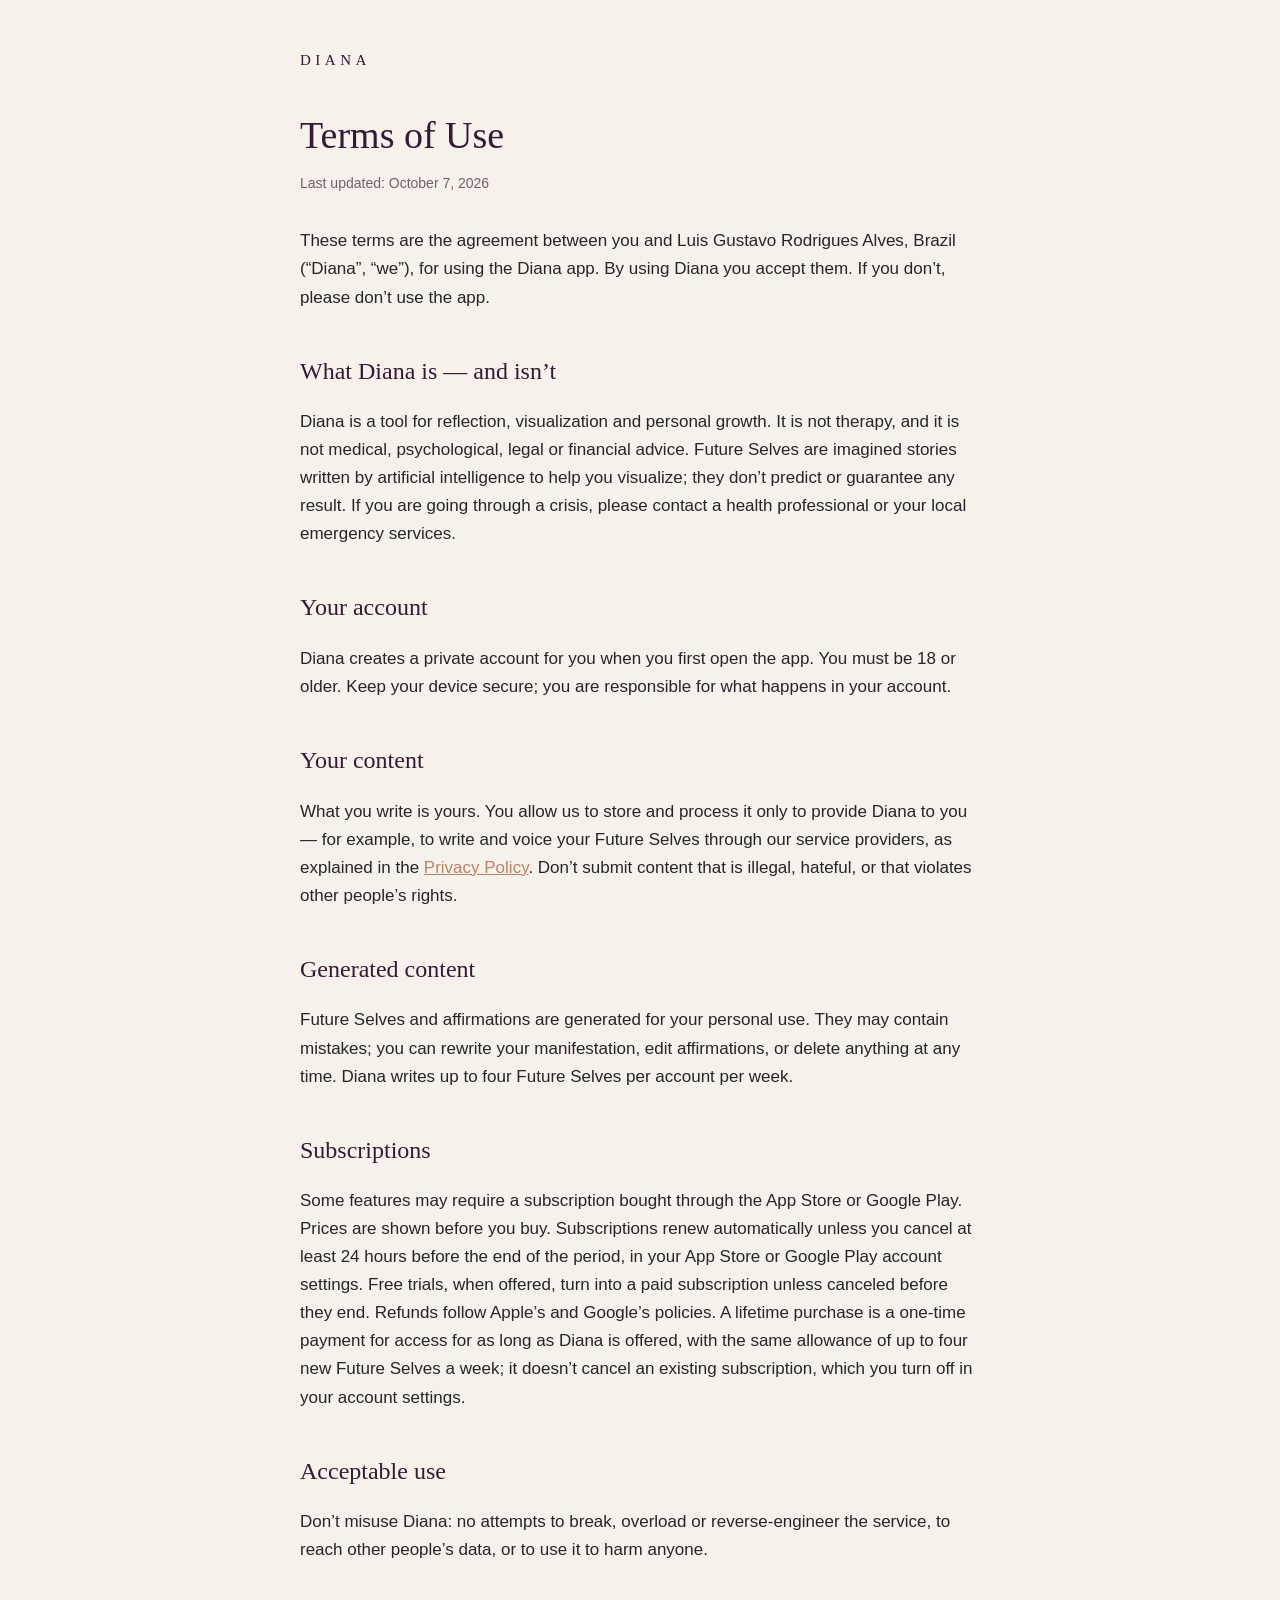
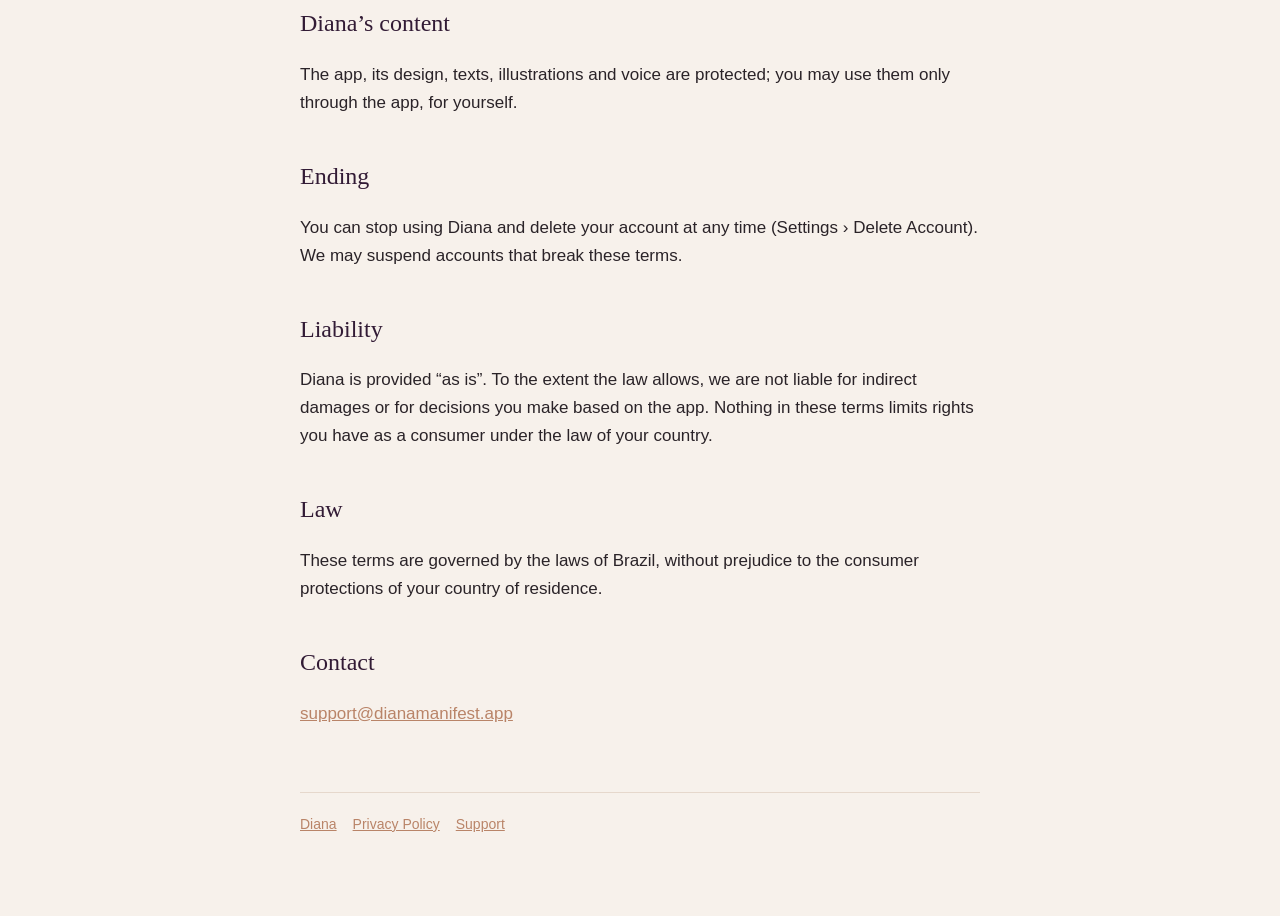
==== terms.html @ 8d6d5a90 "Diana site: home, privacy, terms, support" ====
<!doctype html>
<html lang="en">
<head>
<meta charset="utf-8">
<meta name="viewport" content="width=device-width, initial-scale=1">
<title>Terms of Use — Diana</title>
<link rel="stylesheet" href="style.css">
</head>
<body>
<main>
<header><a href="/">DIANA</a></header>
<h1>Terms of Use</h1>
<p class="updated">Last updated: October 7, 2026</p>

<p>These terms are the agreement between you and Luis Gustavo Rodrigues Alves, Brazil (“Diana”, “we”), for using the Diana app. By using Diana you accept them. If you don’t, please don’t use the app.</p>

<h2>What Diana is — and isn’t</h2>
<p>Diana is a tool for reflection, visualization and personal growth. It is not therapy, and it is not medical, psychological, legal or financial advice. Future Selves are imagined stories written by artificial intelligence to help you visualize; they don’t predict or guarantee any result. If you are going through a crisis, please contact a health professional or your local emergency services.</p>

<h2>Your account</h2>
<p>Diana creates a private account for you when you first open the app. You must be 18 or older. Keep your device secure; you are responsible for what happens in your account.</p>

<h2>Your content</h2>
<p>What you write is yours. You allow us to store and process it only to provide Diana to you — for example, to write and voice your Future Selves through our service providers, as explained in the <a href="privacy.html">Privacy Policy</a>. Don’t submit content that is illegal, hateful, or that violates other people’s rights.</p>

<h2>Generated content</h2>
<p>Future Selves and affirmations are generated for your personal use. They may contain mistakes; you can rewrite your manifestation, edit affirmations, or delete anything at any time. Diana writes up to four Future Selves per account per week.</p>

<h2>Subscriptions</h2>
<p>Some features may require a subscription bought through the App Store or Google Play. Prices are shown before you buy. Subscriptions renew automatically unless you cancel at least 24 hours before the end of the period, in your App Store or Google Play account settings. Free trials, when offered, turn into a paid subscription unless canceled before they end. Refunds follow Apple’s and Google’s policies. A lifetime purchase is a one-time payment for access for as long as Diana is offered, with the same allowance of up to four new Future Selves a week; it doesn’t cancel an existing subscription, which you turn off in your account settings.</p>

<h2>Acceptable use</h2>
<p>Don’t misuse Diana: no attempts to break, overload or reverse-engineer the service, to reach other people’s data, or to use it to harm anyone.</p>

<h2>Diana’s content</h2>
<p>The app, its design, texts, illustrations and voice are protected; you may use them only through the app, for yourself.</p>

<h2>Ending</h2>
<p>You can stop using Diana and delete your account at any time (Settings › Delete Account). We may suspend accounts that break these terms.</p>

<h2>Liability</h2>
<p>Diana is provided “as is”. To the extent the law allows, we are not liable for indirect damages or for decisions you make based on the app. Nothing in these terms limits rights you have as a consumer under the law of your country.</p>

<h2>Law</h2>
<p>These terms are governed by the laws of Brazil, without prejudice to the consumer protections of your country of residence.</p>

<h2>Contact</h2>
<p><a href="mailto:support@dianamanifest.app">support@dianamanifest.app</a></p>

<footer><a href="/">Diana</a><a href="privacy.html">Privacy Policy</a><a href="support.html">Support</a></footer>
</main>
</body>
</html>
---- style.css ----
/* dianamanifest.app — the legal and support pages, in the app's cream, plum and champagne. */
:root { --cream: #f7f1eb; --plum: #321b35; --ink: #2a2328; --muted: #6f6168; --champagne: #b98468; --line: #e6d8cc; }
* { box-sizing: border-box; }
body { margin: 0; background: var(--cream); color: var(--ink); font: 17px/1.65 -apple-system, BlinkMacSystemFont, "Segoe UI", Roboto, sans-serif; }
main { max-width: 720px; margin: 0 auto; padding: 48px 20px 80px; }
header { display: flex; align-items: center; gap: 12px; margin-bottom: 40px; }
header a { color: var(--plum); text-decoration: none; font-family: Georgia, "Times New Roman", serif; letter-spacing: 0.3em; font-size: 15px; }
h1 { font-family: Georgia, "Times New Roman", serif; font-weight: 400; color: var(--plum); font-size: 38px; line-height: 1.2; margin: 0 0 8px; }
h2 { font-family: Georgia, "Times New Roman", serif; font-weight: 400; color: var(--plum); font-size: 24px; margin: 40px 0 8px; }
.updated { color: var(--muted); font-size: 14px; margin-bottom: 32px; }
a { color: var(--champagne); }
table { width: 100%; border-collapse: collapse; font-size: 15px; margin: 12px 0; }
th, td { text-align: left; vertical-align: top; padding: 8px 10px; border-bottom: 1px solid var(--line); }
th { color: var(--plum); font-weight: 600; }
footer { margin-top: 64px; padding-top: 20px; border-top: 1px solid var(--line); color: var(--muted); font-size: 14px; }
footer a { margin-right: 16px; }
.lead { font-size: 20px; color: var(--muted); }
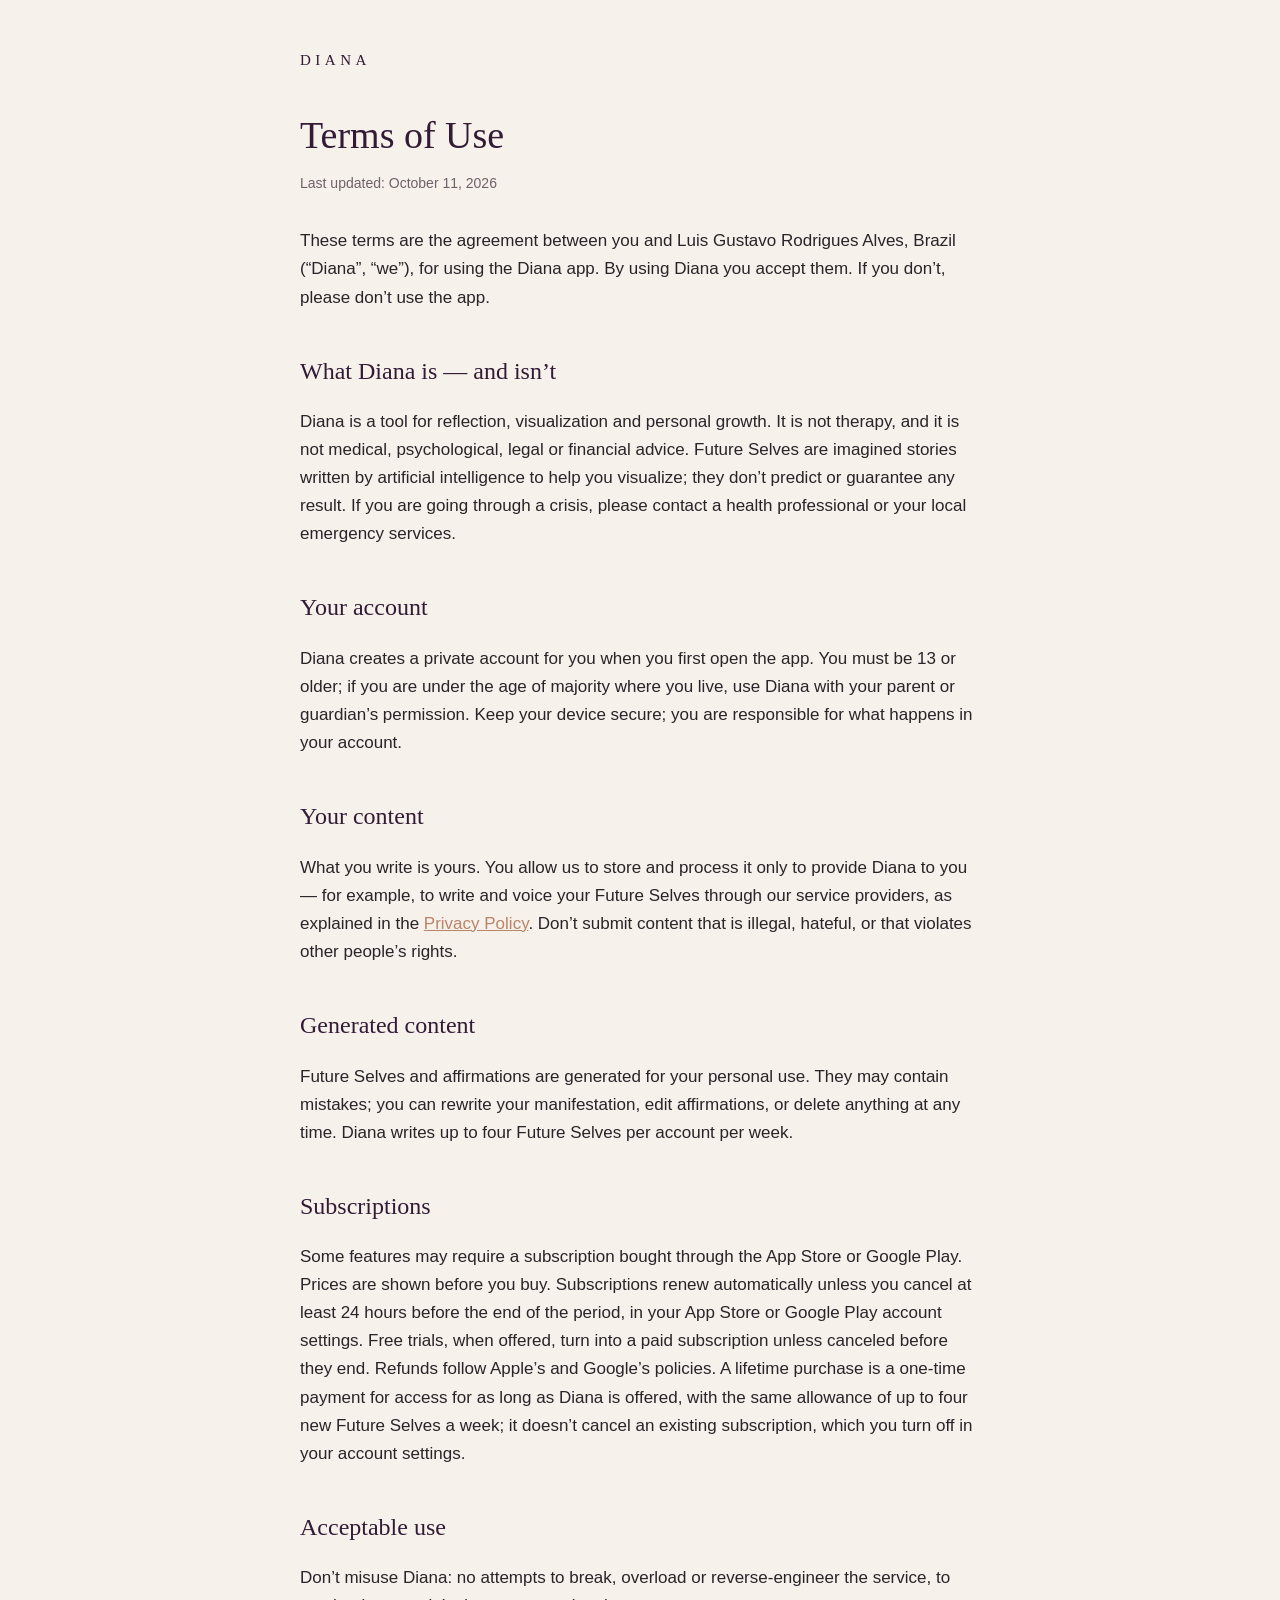
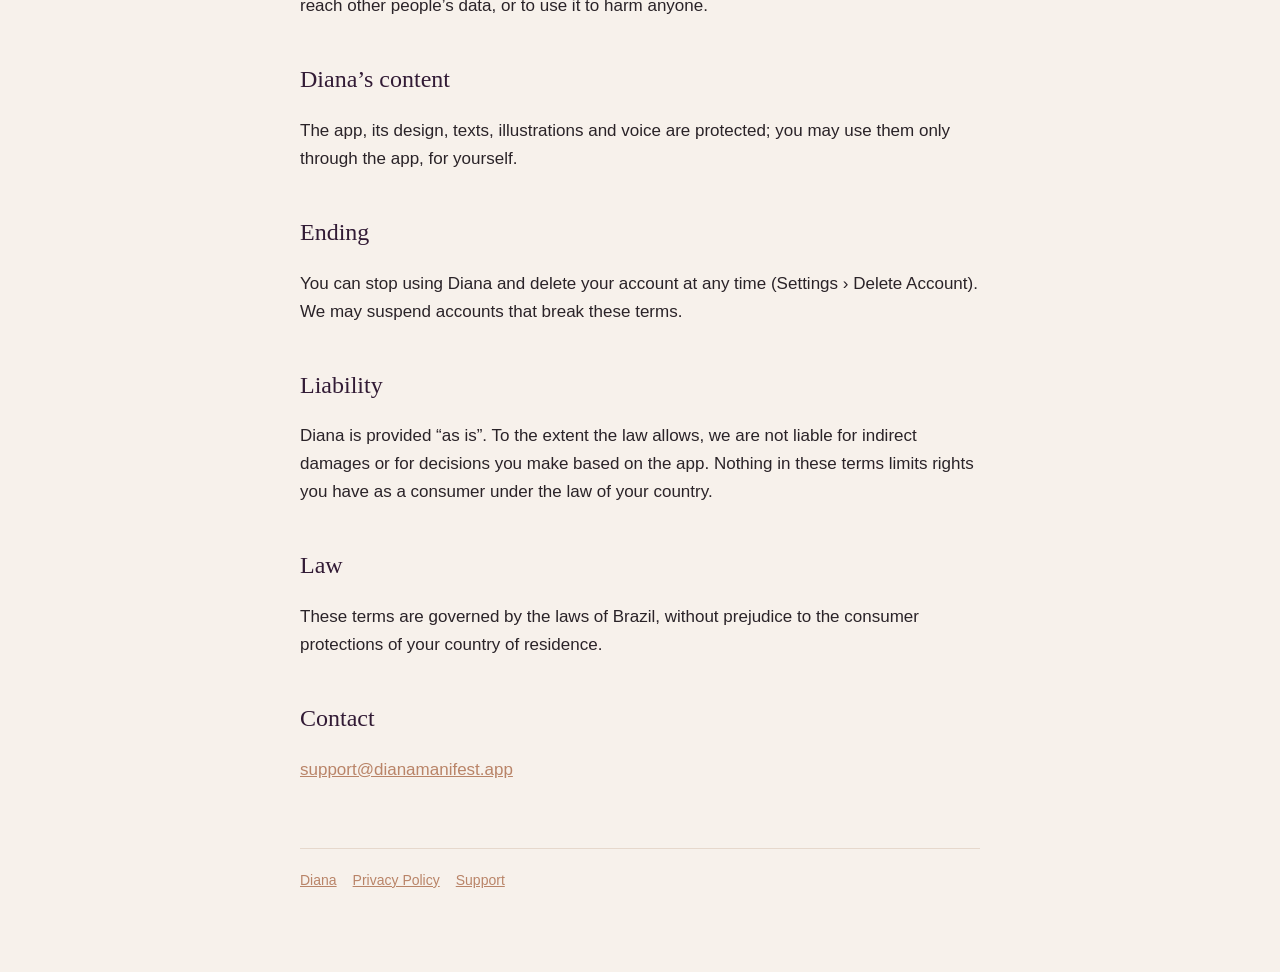
==== commit 8051018c: "Terms and privacy: 13 and older; privacy names RevenueCat and Sign in with Apple / Google" ====
--- a/terms.html
+++ b/terms.html
@@ -10,7 +10,7 @@
 <main>
 <header><a href="/">DIANA</a></header>
 <h1>Terms of Use</h1>
-<p class="updated">Last updated: October 7, 2026</p>
+<p class="updated">Last updated: October 11, 2026</p>
 
 <p>These terms are the agreement between you and Luis Gustavo Rodrigues Alves, Brazil (“Diana”, “we”), for using the Diana app. By using Diana you accept them. If you don’t, please don’t use the app.</p>
 
@@ -18,7 +18,7 @@
 <p>Diana is a tool for reflection, visualization and personal growth. It is not therapy, and it is not medical, psychological, legal or financial advice. Future Selves are imagined stories written by artificial intelligence to help you visualize; they don’t predict or guarantee any result. If you are going through a crisis, please contact a health professional or your local emergency services.</p>
 
 <h2>Your account</h2>
-<p>Diana creates a private account for you when you first open the app. You must be 18 or older. Keep your device secure; you are responsible for what happens in your account.</p>
+<p>Diana creates a private account for you when you first open the app. You must be 13 or older; if you are under the age of majority where you live, use Diana with your parent or guardian’s permission. Keep your device secure; you are responsible for what happens in your account.</p>
 
 <h2>Your content</h2>
 <p>What you write is yours. You allow us to store and process it only to provide Diana to you — for example, to write and voice your Future Selves through our service providers, as explained in the <a href="privacy.html">Privacy Policy</a>. Don’t submit content that is illegal, hateful, or that violates other people’s rights.</p>
